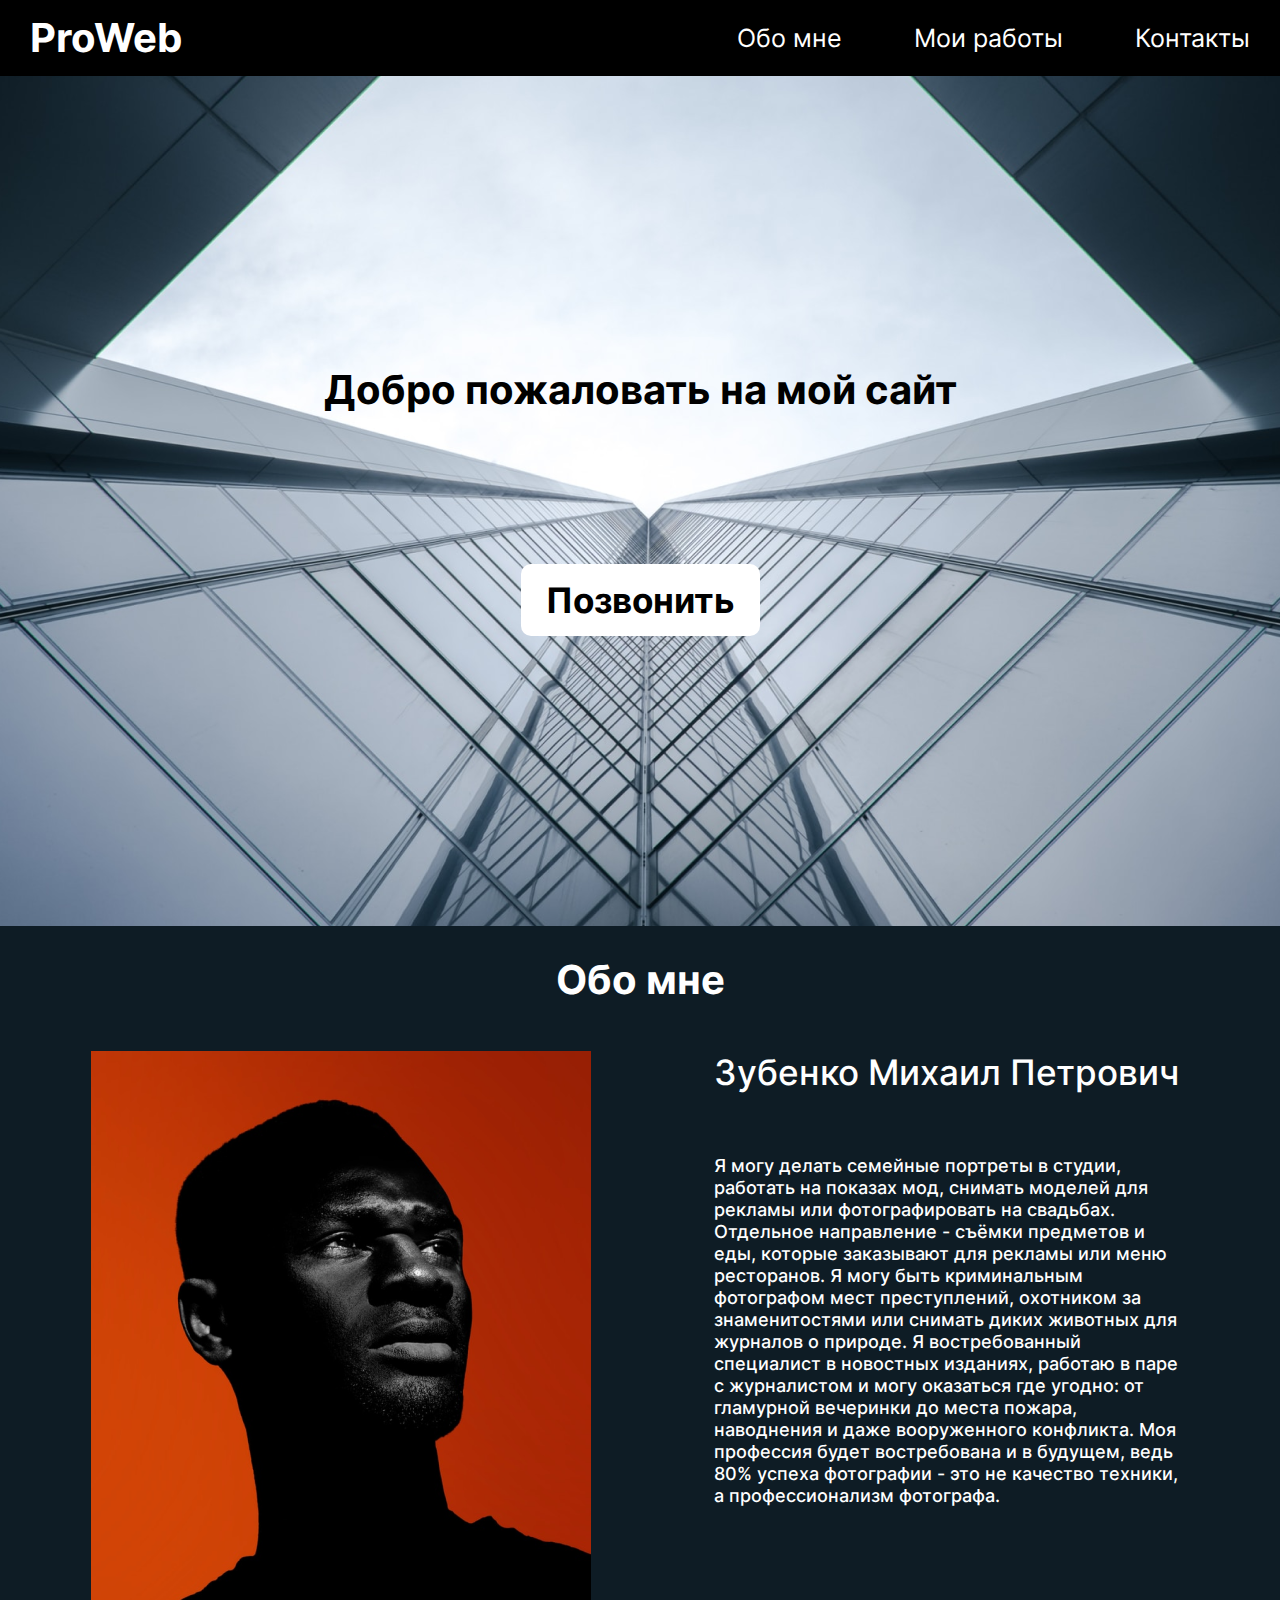
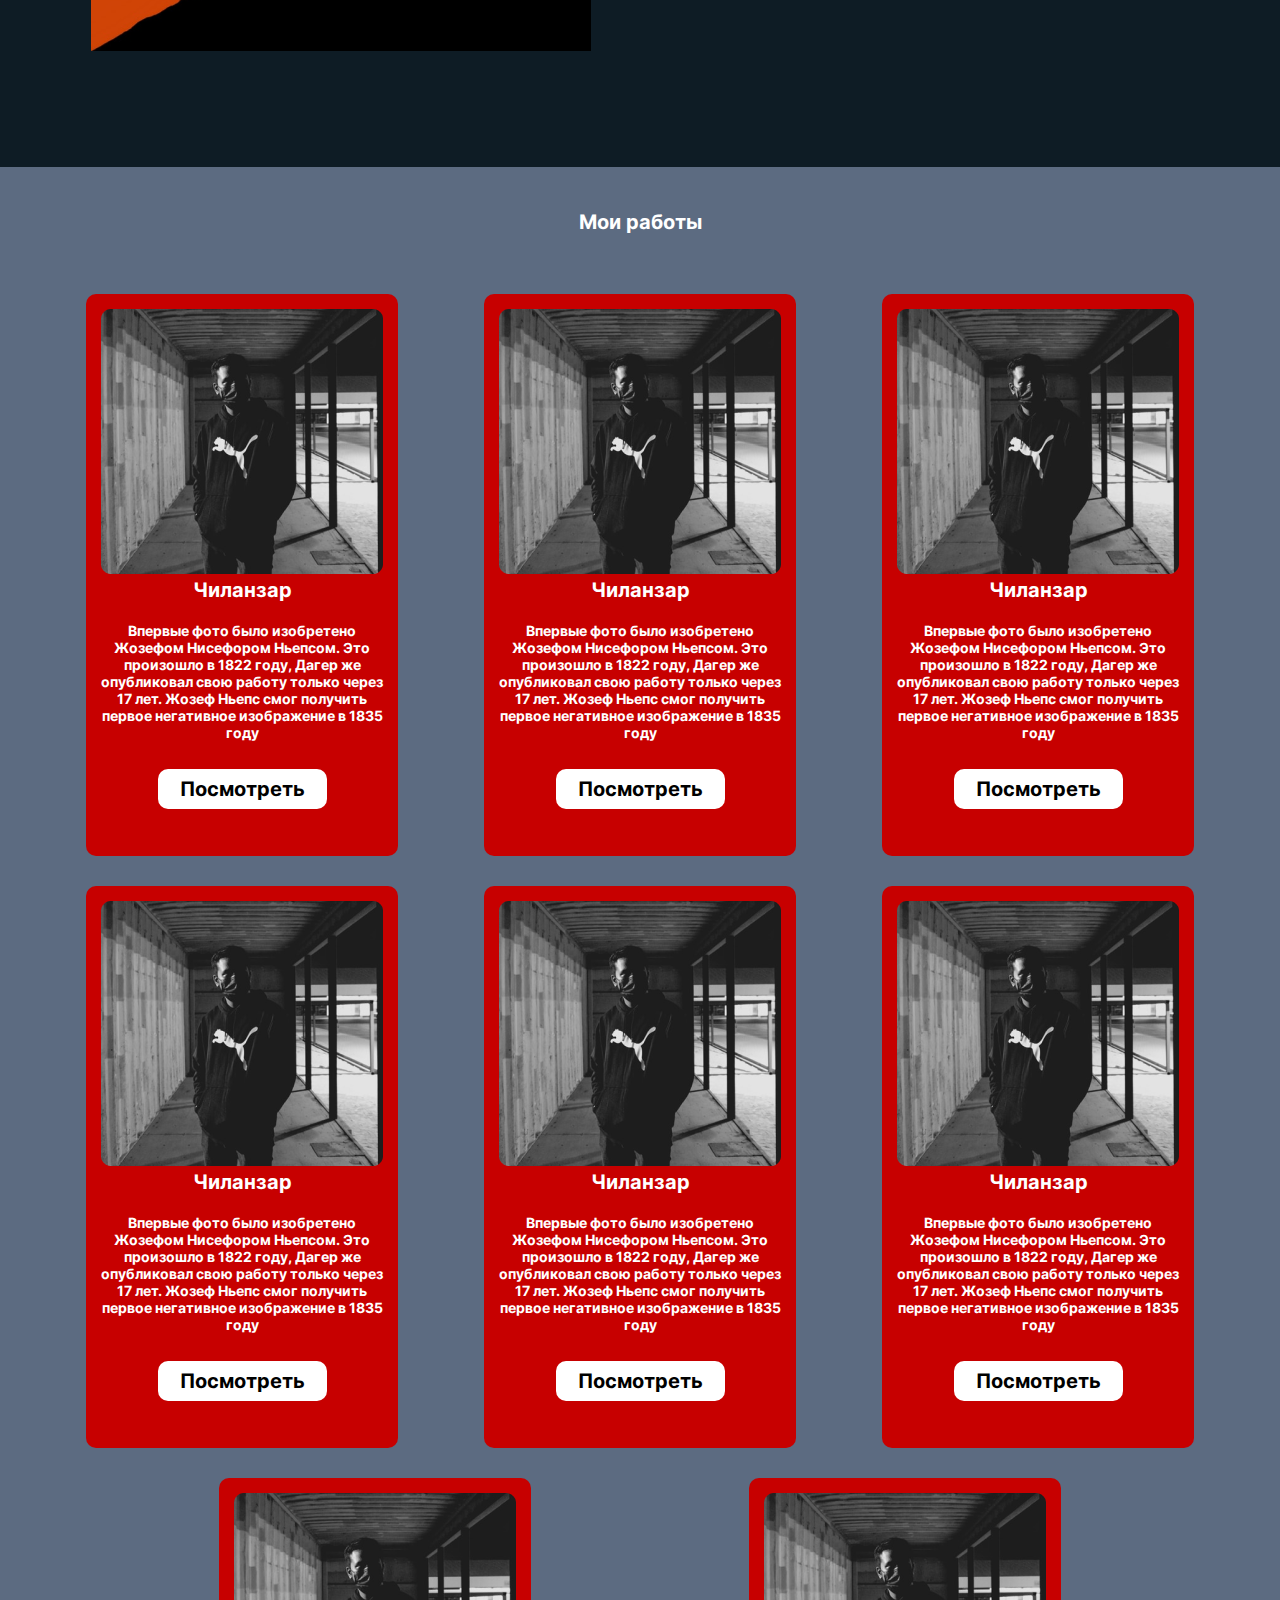
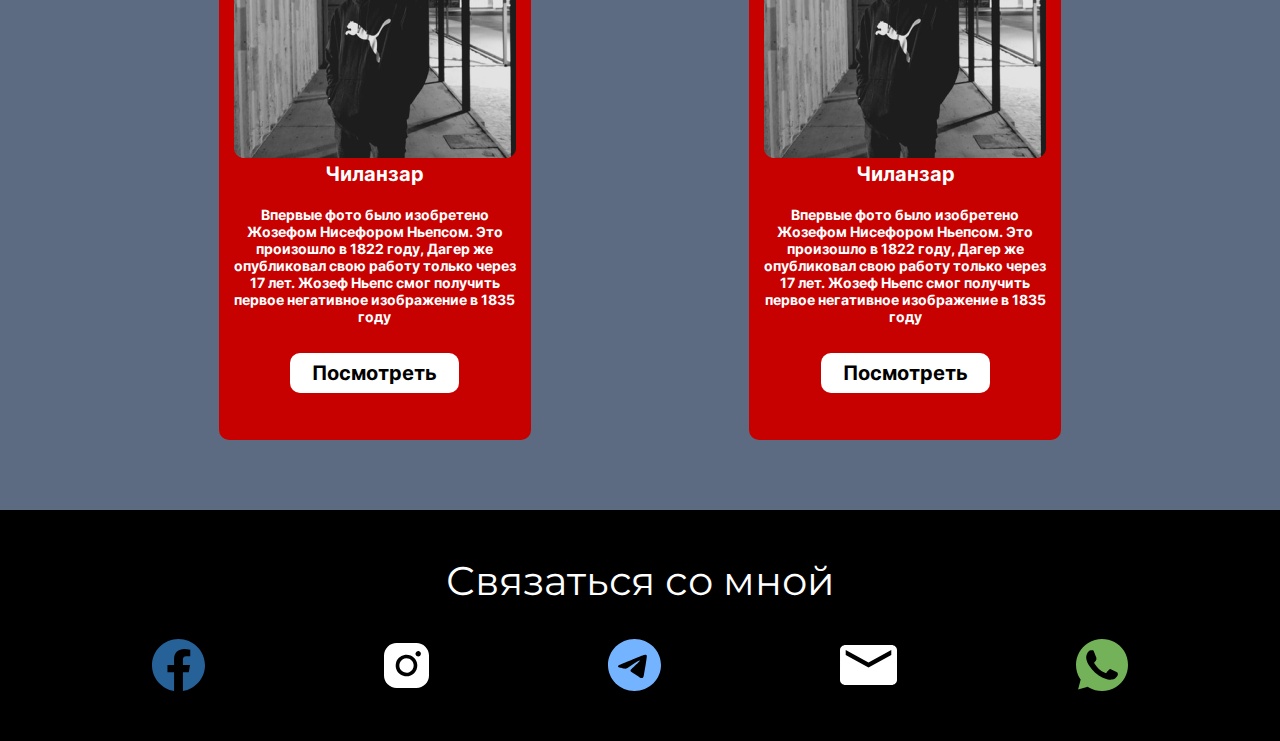
==== index.html @ e0a727cd "project finish" ====
<!DOCTYPE html>
<html lang="en">
<head>
    <meta charset="UTF-8">
    <meta http-equiv="X-UA-Compatible" content="IE=edge">
    <meta name="viewport" content="width=device-width, initial-scale=1.0">
    <title>Pro Web</title>
    <link rel="stylesheet" href="./css/style.css">
</head>
<body>
    <header class="header">
        <div class="container">
            <div class="wrap">
                <a href="#" class="logo">ProWeb</a>
                <ul class="menu">
                    <li class="item"><a href="#" class="link">Обо мне</a></li>
                    <li class="item"><a href="#" class="link">Мои работы</a></li>
                    <li class="item"><a href="#" class="link">Контакты</a></li>
                </ul>
            </div>
        </div>
    </header>
    <section class="banner">
        <div class="banner__wrap">
            <h1 class="banner__h">Добро пожаловать на мой сайт</h1>
            <a href="tel:998 33 312 03 12" class="banner__btn">Позвонить</a>
        </div>
    </section>
    <section class="about">
        <div class="container">
            <h3 class="about_h">Обо мне</h3>
            <div class="about_wrap">
                <div class="about_img">
                    <img src="./img/Guy.png" alt="">
                </div>
                <div class="about_desc">
                    <h3 class="desc_h">Зубенко Михаил Петрович</h3>
                    <p class="desc_p">Я могу делать семейные портреты в студии, работать на показах мод, снимать моделей для рекламы или фотографировать на свадьбах. Отдельное направление - съёмки предметов и еды, которые заказывают для рекламы или меню ресторанов. Я могу быть криминальным фотографом мест преступлений, охотником за знаменитостями или снимать диких животных для журналов о природе. Я востребованный специалист в новостных изданиях, работаю в паре с журналистом и могу оказаться где угодно: от гламурной вечеринки до места пожара, наводнения и даже вооруженного конфликта. Моя профессия будет востребована и в будущем, ведь 80% успеха фотографии - это не качество техники, а профессионализм фотографа.</p>
                </div>
            </div>
        </div>
    </section>
    <section class="works">
        <div class="container">
            <h3 class="works_h">Мои работы</h3>
            <div class="works_wrap">
                <div class="card">
                    <img src="./img/Card.png" alt="">
                    <div class="card_body">
                        <h4 class="card_h">Чиланзар</h4>
                        <p class="card_p">Впервые фото было изобретено Жозефом Нисефором Ньепсом. Это произошло в 1822 году, Дагер же опубликовал свою работу только через 17 лет. Жозеф Ньепс смог получить первое негативное изображение в 1835 году </p>
                        <a class="card_btn" href="#">Посмотреть</a>
                    </div>
                </div>
                <div class="card">
                    <img src="./img/Card.png" alt="">
                    <div class="card_body">
                        <h4 class="card_h">Чиланзар</h4>
                        <p class="card_p">Впервые фото было изобретено Жозефом Нисефором Ньепсом. Это произошло в 1822 году, Дагер же опубликовал свою работу только через 17 лет. Жозеф Ньепс смог получить первое негативное изображение в 1835 году </p>
                        <a class="card_btn" href="#">Посмотреть</a>
                    </div>
                </div>
                <div class="card">
                    <img src="./img/Card.png" alt="">
                    <div class="card_body">
                        <h4 class="card_h">Чиланзар</h4>
                        <p class="card_p">Впервые фото было изобретено Жозефом Нисефором Ньепсом. Это произошло в 1822 году, Дагер же опубликовал свою работу только через 17 лет. Жозеф Ньепс смог получить первое негативное изображение в 1835 году </p>
                        <a class="card_btn" href="#">Посмотреть</a>
                    </div>
                </div>
                <div class="card">
                    <img src="./img/Card.png" alt="">
                    <div class="card_body">
                        <h4 class="card_h">Чиланзар</h4>
                        <p class="card_p">Впервые фото было изобретено Жозефом Нисефором Ньепсом. Это произошло в 1822 году, Дагер же опубликовал свою работу только через 17 лет. Жозеф Ньепс смог получить первое негативное изображение в 1835 году </p>
                        <a class="card_btn" href="#">Посмотреть</a>
                    </div>
                </div>
                <div class="card">
                    <img src="./img/Card.png" alt="">
                    <div class="card_body">
                        <h4 class="card_h">Чиланзар</h4>
                        <p class="card_p">Впервые фото было изобретено Жозефом Нисефором Ньепсом. Это произошло в 1822 году, Дагер же опубликовал свою работу только через 17 лет. Жозеф Ньепс смог получить первое негативное изображение в 1835 году </p>
                        <a class="card_btn" href="#">Посмотреть</a>
                    </div>
                </div>
                <div class="card">
                    <img src="./img/Card.png" alt="">
                    <div class="card_body">
                        <h4 class="card_h">Чиланзар</h4>
                        <p class="card_p">Впервые фото было изобретено Жозефом Нисефором Ньепсом. Это произошло в 1822 году, Дагер же опубликовал свою работу только через 17 лет. Жозеф Ньепс смог получить первое негативное изображение в 1835 году </p>
                        <a class="card_btn" href="#">Посмотреть</a>
                    </div>
                </div>
                <div class="card">
                    <img src="./img/Card.png" alt="">
                    <div class="card_body">
                        <h4 class="card_h">Чиланзар</h4>
                        <p class="card_p">Впервые фото было изобретено Жозефом Нисефором Ньепсом. Это произошло в 1822 году, Дагер же опубликовал свою работу только через 17 лет. Жозеф Ньепс смог получить первое негативное изображение в 1835 году </p>
                        <a class="card_btn" href="#">Посмотреть</a>
                    </div>
                </div>
                <div class="card">
                    <img src="./img/Card.png" alt="">
                    <div class="card_body">
                        <h4 class="card_h">Чиланзар</h4>
                        <p class="card_p">Впервые фото было изобретено Жозефом Нисефором Ньепсом. Это произошло в 1822 году, Дагер же опубликовал свою работу только через 17 лет. Жозеф Ньепс смог получить первое негативное изображение в 1835 году </p>
                        <a class="card_btn" href="#">Посмотреть</a>
                    </div>
                </div>
            </div>
        </div>
    </section>
    <footer class="footer">
        <div class="container">
            <div class="footer_wrap">
                <h3 class="footer_h">Связаться со мной</h3>
                <ul class="footer_list">
                    <li class="footer_item">
                        <a href="#" class="footer_link">
                            <img src="./img/Facebook.svg" alt="">
                        </a>
                    </li>
                    <li class="footer_item">
                        <a href="#" class="footer_link">
                            <img src="./img/Instagram.svg" alt="">
                        </a>
                    </li>
                    <li class="footer_item">
                        <a href="#" class="footer_link">
                            <img src="./img/Telegram.svg" alt="">
                        </a>
                    </li>
                    <li class="footer_item">
                        <a href="#" class="footer_link">
                            <img src="./img/Mail.svg" alt="">
                        </a>
                    </li>
                    <li class="footer_item">
                        <a href="#" class="footer_link">
                            <img src="./img/Whatsapp.svg" alt="">
                        </a>
                    </li>
                </ul>
            </div>
        </div>
    </footer>
</body>
</html>
---- css/style.css ----
@import url(./fonts.css);

*{
    margin: 0;
    padding: 0;
    box-sizing: border-box;
    list-style: none;
    text-decoration: none;
}

body{
    font-family: 'Inter-Regular', sans-serif;
}

.header{
    background: black;
    padding-top: 14px;
    padding-bottom: 14px;
}

.container{
    max-width: 1220px;
    margin: 0 auto;
    width: 100%;
    height: 100%;
}

.wrap{
    display: flex;
    justify-content: space-between;
    align-items: center;
}

.menu{
    display: flex;
    align-items: center;
    gap: 72px;
}

.logo{
    color: white;
    font-family: 'Inter-Bold', sans-serif;
    font-size: 40px;
    font-weight: 700;
    line-height: 48px;
    letter-spacing: 0em;
    text-align: left;
}

.link{
    color: white;
    font-family: 'Inter-Regular', sans-serif;
    font-size: 25px;
    font-weight: 400;
    line-height: 30px;
    letter-spacing: 0em;
    text-align: left;
}

.banner{
    background: url(../img/Rectangle\ 2.png);
    background-size: cover;
    height: 850px;
    background-repeat: no-repeat;
    background-position: center;
}

.banner__wrap{
    height: 100%;
    display: flex;
    justify-content: center;
    align-items: center;
    flex-direction: column; 
    gap: 150px;
}

.banner__h{
    font-family: 'Inter-Bold', sans-serif;
    font-size: 40px;
    font-weight: 700;
    line-height: 48px;
}

.banner__btn{
    background: #FFFFFF;
    border-radius: 10px;
    font-family: 'Inter-Bold', sans-serif;
    font-size: 35px;
    font-weight: 700;
    line-height: 42px;
    padding: 15px 25px;
    color: black;
    transition: 0.3s;
}

.banner__btn:hover{
    background: black;
    color: white;
}

.about{
    background: #0E1C25;
    padding: 30px 0 112px;
    color: white;
}
.about_h{
    font-family: 'Inter-Bold', sans-serif;
    font-size: 40px;
    font-weight: 700;
    line-height: 48px;
    text-align: center;
    margin-bottom: 47px;
}

.about_wrap{
    display: flex;
    align-items: flex-start;
    justify-content: space-around;
}

.about_desc{
    max-width: 475px;
    width: 100%;
}

.desc_h{
    font-family: 'Inter-Medium', sans-serif;
    font-size: 35px;
    font-weight: 500;
    line-height: 42px;
    letter-spacing: 0em;
    text-align: left;
    margin-bottom: 62px;
}

.desc_p{
    font-family: 'Inter-Medium', sans-serif;
    font-size: 18px;
    font-weight: 500;
    line-height: 22px;
    letter-spacing: 0em;
    text-align: left;
}

.works{
    background: #5C6B81;
    padding: 43px 0 70px;
    color: white;
}

.works_h{
    font-family: 'Inter-Bold', sans-serif;
    font-size: 20px;
    font-weight: 700;
    line-height: 24px;
    letter-spacing: 0em;
    text-align: center;
    margin-bottom: 60px;
}

.card{
    background: rgb(199, 0, 0);
    border-radius: 10px;
    padding: 15px 15px 27px;
    width: 312px;
    text-align: center;
}

.card_body{
    margin-bottom: 20px;
}

.card_h{
    font-family: 'Inter-Bold', sans-serif;
    font-size: 20px;
    font-weight: 700;
    line-height: 24px;
    letter-spacing: 0em;;
    margin-bottom: 20px;
}

.card_p{
    font-family: 'Inter-Bold', sans-serif;
    font-size: 14px;
    font-weight: 700;
    line-height: 17px;
    letter-spacing: 0em;
    margin-bottom: 28px;
}

.card_btn{
    font-family: 'Inter-Bold', sans-serif;
    font-size: 20px;
    font-weight: 700;
    line-height: 24px;
    letter-spacing: 0em;
    text-align: center;
    background: white;
    border-radius: 10px;
    padding: 8px 22px;
    color: black;
    display: inline-block;
    transition: 0.3s;
}

.card_btn:hover{
    background: black;
    color: white;
}

.works_wrap{
    display: flex;
    flex-wrap: wrap;
    justify-content: space-evenly;
    gap: 30px;
}

.footer{
    background: black;
    color: white;
    padding: 46px  62px;
}

.footer_wrap{
    display: flex;
    flex-direction: column;
    align-items: center;
    gap: 34px;
}

.footer_h{
    font-family: 'Montserrat-Regular', sans-serif;
    font-size: 40px;
    font-weight: 400;
    line-height: 49px;
    letter-spacing: 0em;
    text-align: center;
}

.footer_list{
    display: flex;
    justify-content: space-around;
    align-items: center;
    width: 100%;
}

.footer_link img{
    transition: 0.4s;
}

.footer_list img:hover{
    transform: scale(1.4);
}
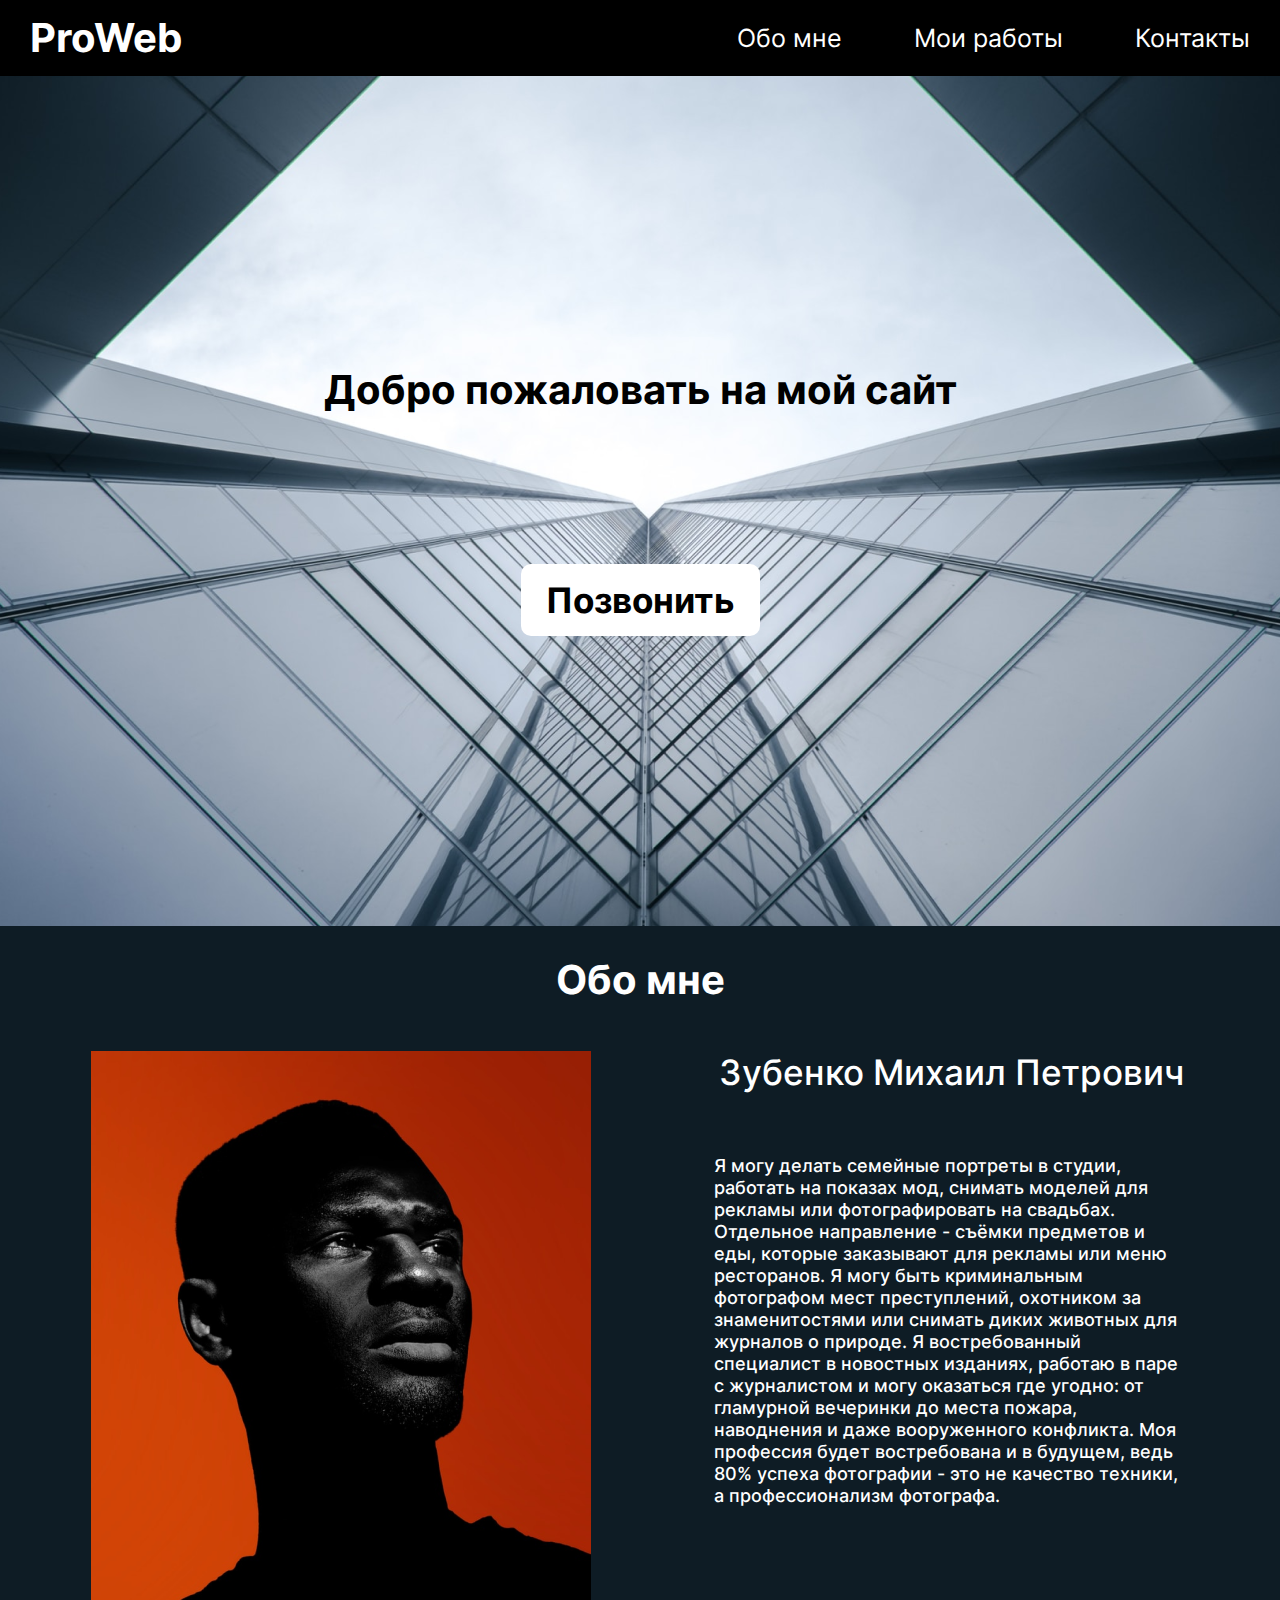
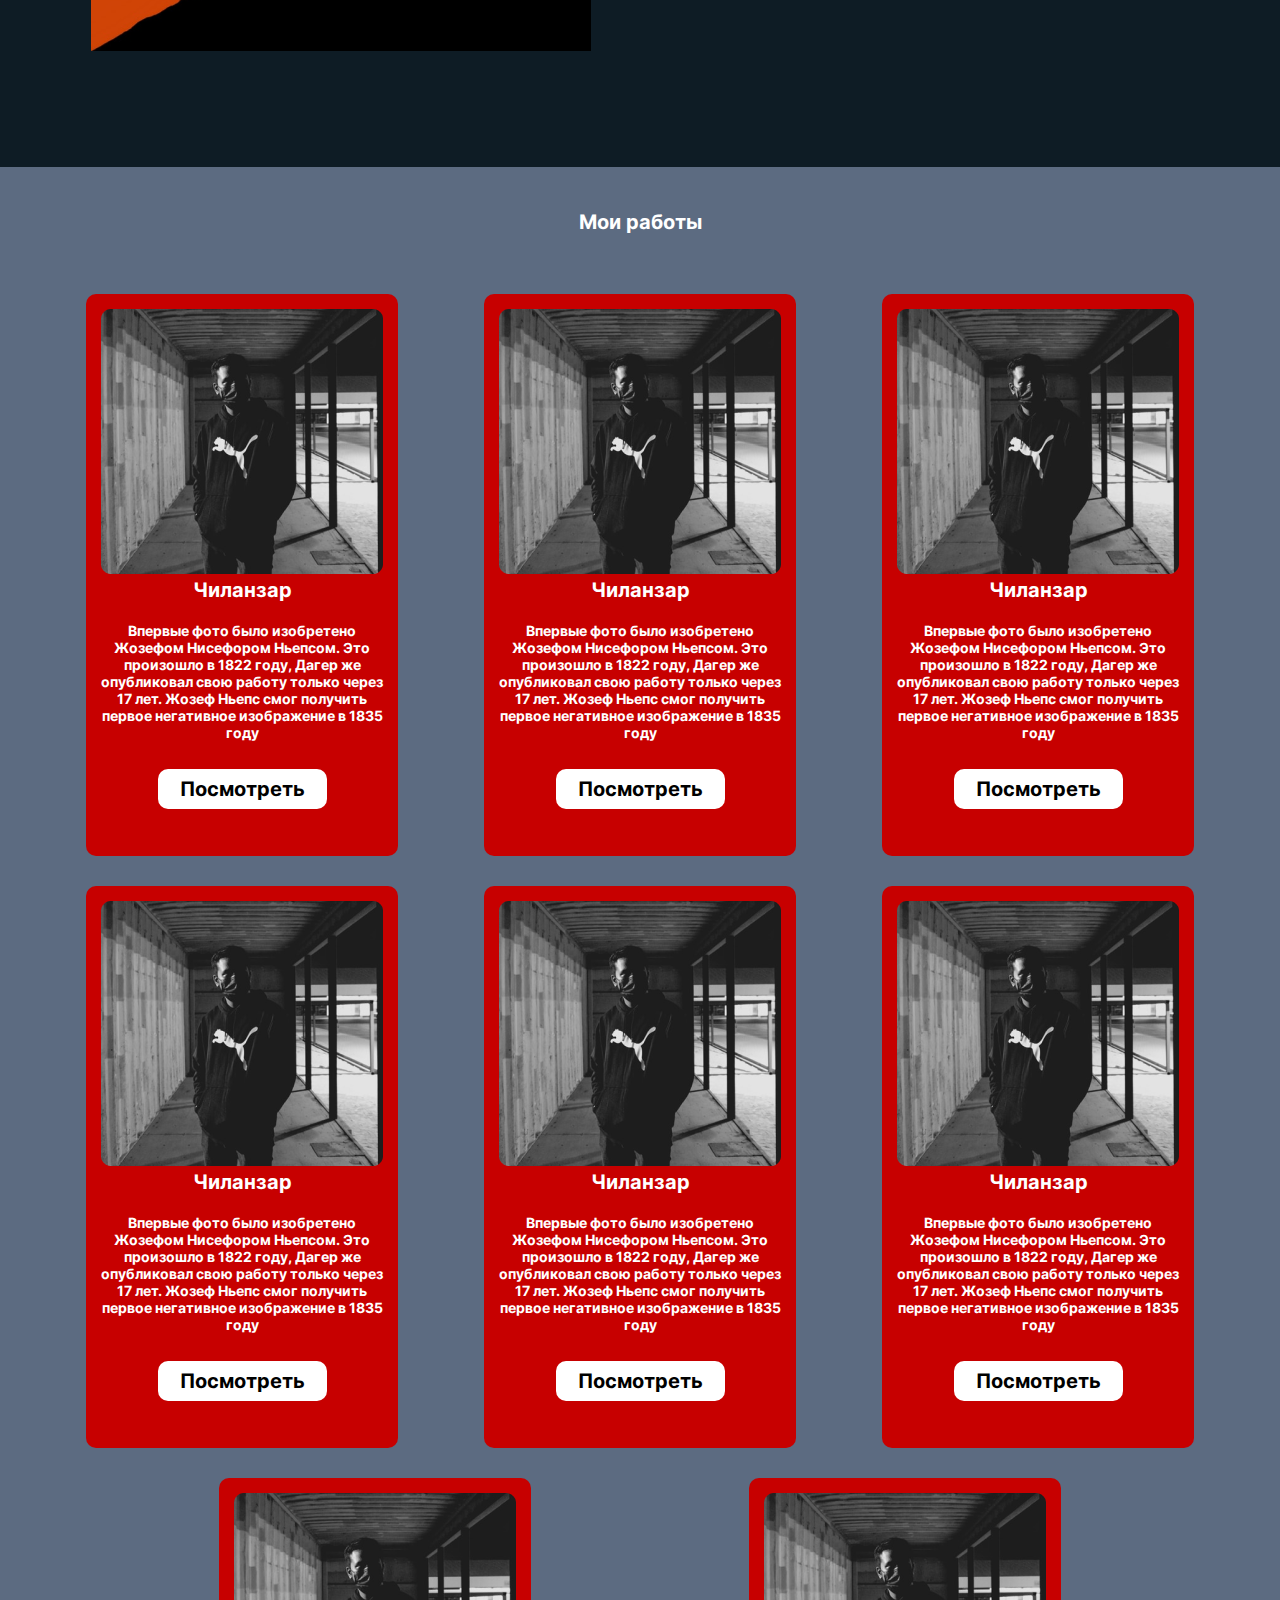
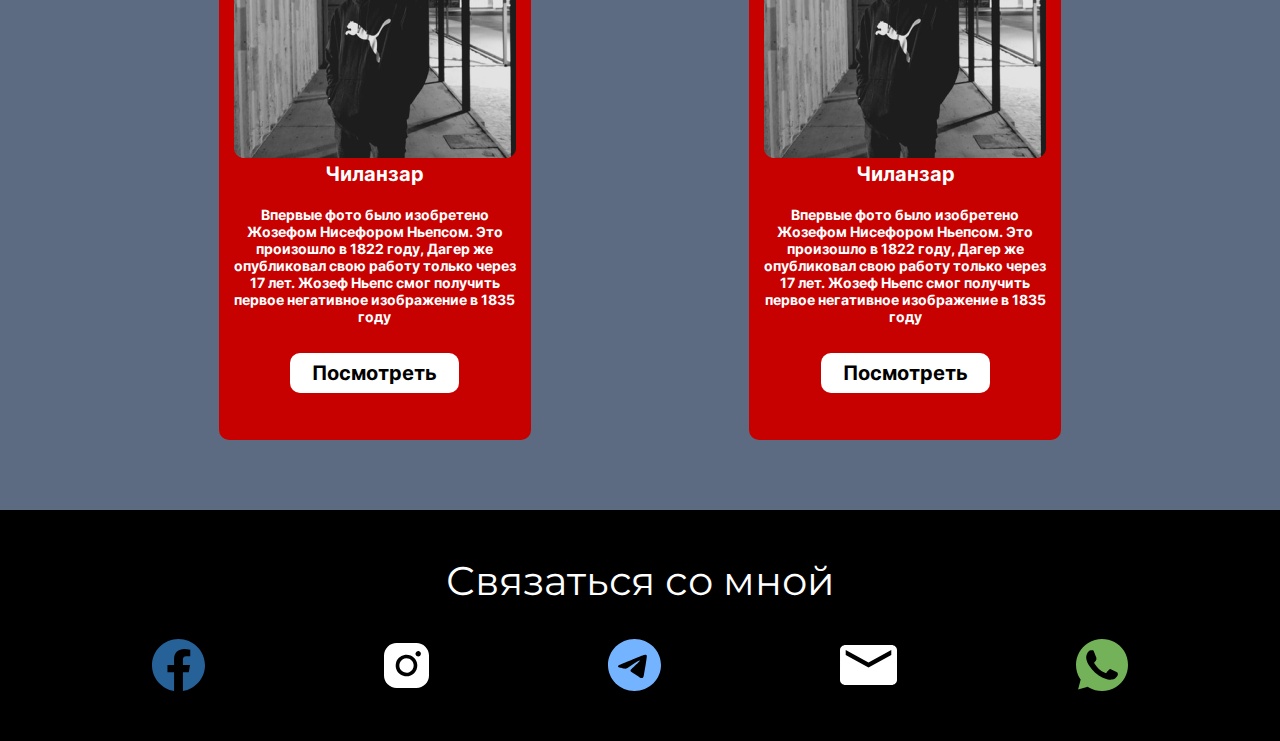
==== commit d1a4da90: "adaptive" ====
--- a/index.html
+++ b/index.html
@@ -6,6 +6,7 @@
     <meta name="viewport" content="width=device-width, initial-scale=1.0">
     <title>Pro Web</title>
     <link rel="stylesheet" href="./css/style.css">
+    <link rel="stylesheet" href="./css/adaptive.css">
 </head>
 <body>
     <header class="header">
--- a/css/style.css
+++ b/css/style.css
@@ -79,6 +79,7 @@
     font-size: 40px;
     font-weight: 700;
     line-height: 48px;
+    text-align: center;
 }
 
 .banner__btn{
@@ -129,7 +130,7 @@
     font-weight: 500;
     line-height: 42px;
     letter-spacing: 0em;
-    text-align: left;
+    text-align: center;
     margin-bottom: 62px;
 }
 
--- a/css/adaptive.css
+++ b/css/adaptive.css
@@ -0,0 +1,89 @@
+@media screen and (max-width:1024px) {
+    .about_wrap {
+        align-items: center;
+        gap: 30px;
+        flex-direction: column-reverse;
+    }
+
+    .about_img img {
+        width: 100%;
+        height: 100%;
+        object-fit: cover;
+    }
+}
+
+@media screen and (max-width:768px) {
+    .wrap {
+        flex-direction: column;
+        gap: 20px;
+    }
+
+    .menu {
+        gap: 30px;
+    }
+}
+
+@media screen and (max-width:520px) {
+    .desc_h {
+        font-size: 28px;
+        margin-bottom: 28px;
+    }
+
+    .banner__btn{
+        padding: 10px 20px;
+    }
+}
+
+@media screen and (max-width:460px) {
+    .menu {
+        flex-direction: column;
+        gap: 15px;
+    }
+
+    .banner__btn{
+        padding: 8px 18px;
+        font-size: 30px;
+    }
+}
+
+@media screen and (max-width:420px) {
+    .banner__h {
+        font-size: 30px;
+    }
+
+    .desc_h {
+        font-size: 24px;
+    }
+
+    .desc_p{
+        padding: 0 10px;
+    }
+
+    .footer_h{
+        font-size: 35px;
+    }
+
+    .footer_link img{
+        width: 35px;
+        height: 35px;
+    }
+
+    .footer_list img:hover{
+        transform: scale(1.2);
+    }
+
+    .footer_list{
+        gap: 10px;
+    }
+}
+
+@media screen and (max-width:360px){
+    .banner__h {
+        font-size: 25px;
+    }
+    
+    .banner__btn{
+        padding: 5px 15px;
+        font-size: 25px;
+    }
+}